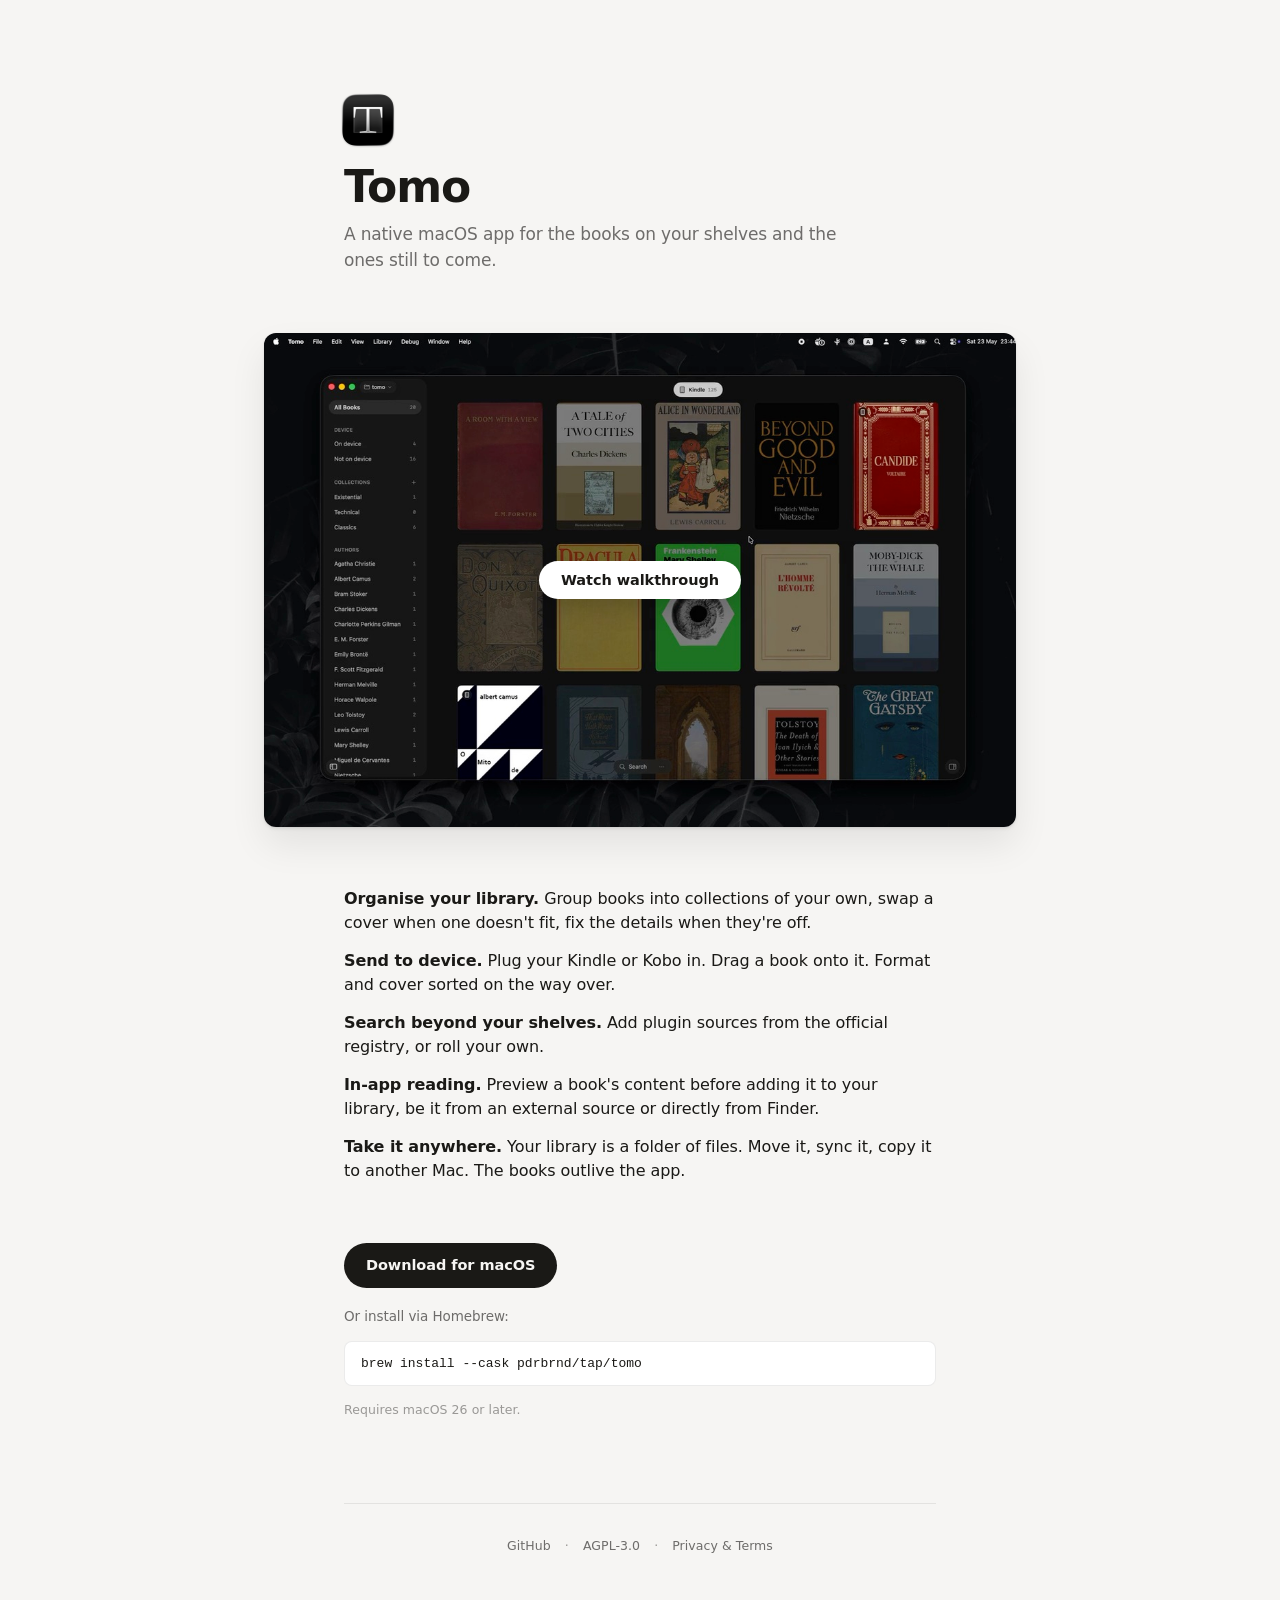
==== docs/index.html @ eb40f2f9 "appcast: v1.14.0" ====
<!doctype html>
<html lang="en">
  <head>
    <meta charset="UTF-8" />
    <meta
      name="viewport"
      content="width=device-width, initial-scale=1, viewport-fit=cover"
    />
    <title>Tomo — A native macOS e-book library</title>
    <meta
      name="description"
      content="A native macOS e-book library manager with Kindle and Kobo support."
    />
    <meta
      name="theme-color"
      content="#f6f5f3"
      media="(prefers-color-scheme: light)"
    />
    <meta
      name="theme-color"
      content="#020202"
      media="(prefers-color-scheme: dark)"
    />

    <meta property="og:title" content="Tomo" />
    <meta
      property="og:description"
      content="A native macOS e-book library manager."
    />
    <meta property="og:image" content="https://tomolibrary.com/img/og.jpg" />
    <meta property="og:url" content="https://tomolibrary.com" />
    <meta property="og:type" content="website" />
    <meta name="twitter:card" content="summary_large_image" />

    <link rel="icon" type="image/png" sizes="32x32" href="img/icon-32.png" />
    <link rel="icon" type="image/png" sizes="512x512" href="img/icon-512.png" />
    <link rel="apple-touch-icon" sizes="180x180" href="img/icon-180.png" />
    <link rel="stylesheet" href="style.css" />
  </head>
  <body>
    <main>
      <header>
        <img
          class="header-logo"
          src="img/icon-512.png"
          alt=""
          aria-hidden="true"
          width="64"
          height="64"
        />
        <h1>Tomo</h1>
        <p class="tagline">
          A native macOS app for the books on your shelves and the ones still to
          come.
        </p>
      </header>

      <figure class="hero">
        <video
          class="hero-video"
          src="walkthrough.mp4"
          poster="img/hero-poster.jpg"
          playsinline
          preload="none"
          aria-label="Tomo walkthrough video"
        ></video>
        <button class="hero-play" type="button">Watch walkthrough</button>
      </figure>

      <section class="features">
        <ul>
          <li>
            <b>Organise your library.</b> Group books into collections of your
            own, swap a cover when one doesn't fit, fix the details when they're
            off.
          </li>
          <li>
            <b>Send to device.</b> Plug your Kindle or Kobo in. Drag a book onto
            it. Format and cover sorted on the way over.
          </li>
          <li>
            <b>Search beyond your shelves.</b> Add plugin sources from the
            official registry, or roll your own.
          </li>
          <li>
            <b>In-app reading.</b> Preview a book's content before adding it to
            your library, be it from an external source or directly from Finder.
          </li>
          <li>
            <b>Take it anywhere.</b> Your library is a folder of files. Move it,
            sync it, copy it to another Mac. The books outlive the app.
          </li>
        </ul>
      </section>

      <section class="download">
        <a
          class="download-btn"
          href="https://github.com/pdrbrnd/tomo/releases/download/v1.14.0/Tomo-v1.14.0.dmg"
          data-version="v1.14.0"
          >Download for macOS</a
        >
        <a
          class="download-fallback"
          href="https://github.com/pdrbrnd/tomo/releases/latest"
          >Get it from GitHub →</a
        >
        <p class="brew">Or install via Homebrew:</p>
        <pre><code>brew install --cask pdrbrnd/tap/tomo</code></pre>
        <p class="requirements">Requires macOS 26 or later.</p>
      </section>

      <footer>
        <a href="https://github.com/pdrbrnd/tomo">GitHub</a>
        <span class="dot">·</span>
        <a href="https://github.com/pdrbrnd/tomo/blob/main/LICENSE">AGPL-3.0</a>
        <span class="dot">·</span>
        <a href="legal.html">Privacy &amp; Terms</a>
      </footer>
    </main>
    <script>
      const video = document.querySelector(".hero-video");
      const playBtn = document.querySelector(".hero-play");
      if (video && playBtn) {
        playBtn.addEventListener("click", () => {
          video.setAttribute("controls", "");
          video.play();
          playBtn.remove();
        });
      }
    </script>
  </body>
</html>
---- docs/style.css ----
:root {
  color-scheme: light dark;
  --canvas: #f6f5f3;
  --surface: #ffffff;
  --ink: #1a1916;
  --ink-secondary: rgba(26, 25, 22, 0.62);
  --ink-tertiary: rgba(26, 25, 22, 0.42);
  --hairline: rgba(0, 0, 0, 0.08);
}

@media (prefers-color-scheme: dark) {
  :root {
    --canvas: #020202;
    --surface: #0a0a0a;
    --ink: #f2f0ec;
    --ink-secondary: rgba(242, 240, 236, 0.62);
    --ink-tertiary: rgba(242, 240, 236, 0.4);
    --hairline: rgba(255, 255, 255, 0.08);
  }
}

* {
  box-sizing: border-box;
  margin: 0;
  padding: 0;
}

html {
  font-family:
    -apple-system, BlinkMacSystemFont, system-ui, "Segoe UI", sans-serif;
  font-size: 15px;
  line-height: 1.55;
  color: var(--ink);
  background: var(--canvas);
  -webkit-font-smoothing: antialiased;
  -moz-osx-font-smoothing: grayscale;
  text-rendering: optimizeLegibility;
  font-feature-settings: "ss01", "cv11";
}

body {
  min-height: 100vh;
  display: flex;
  flex-direction: column;
}

main {
  width: 100%;
  max-width: 640px;
  margin: 0 auto;
  padding: 96px 24px 48px;
  display: flex;
  flex-direction: column;
  gap: 60px;
}

.header-logo {
  display: block;
  width: 64px;
  height: 64px;
  margin: -8px 0 12px -8px;
}

header h1 {
  font-size: 44px;
  font-weight: 600;
  line-height: 1.05;
  letter-spacing: -0.024em;
  margin-bottom: 12px;
}

header .tagline {
  font-size: 17px;
  line-height: 1.5;
  color: var(--ink-secondary);
  letter-spacing: -0.01em;
  max-width: 30em;
}

.hero {
  position: relative;
  margin: 0 -80px;
}

.hero-video {
  display: block;
  width: 100%;
  height: auto;
  border-radius: 12px;
  box-shadow:
    0 1px 2px rgba(0, 0, 0, 0.06),
    0 2px 4px rgba(0, 0, 0, 0.06),
    0 18px 36px rgba(0, 0, 0, 0.08);
}

@media (prefers-color-scheme: dark) {
  .hero-video {
    box-shadow: 0 18px 36px rgba(0, 0, 0, 0.45);
    border: 0.5px solid rgba(255, 255, 255, 0.1);
  }
}

.hero-play {
  position: absolute;
  top: 50%;
  left: 50%;
  transform: translate(-50%, -50%);
  display: inline-flex;
  align-items: center;
  gap: 8px;
  font-family: inherit;
  font-size: 14.5px;
  font-weight: 600;
  letter-spacing: -0.005em;
  color: #1a1916;
  background: #ffffff;
  padding: 11px 22px;
  border: none;
  border-radius: 999px;
  cursor: pointer;
  box-shadow: 0 8px 24px rgba(0, 0, 0, 0.18);
  transition:
    transform 0.15s ease,
    box-shadow 0.15s ease;
}

.hero-play:hover {
  transform: translate(-50%, calc(-50% - 1px));
  box-shadow: 0 10px 28px rgba(0, 0, 0, 0.22);
}

.hero-play:active {
  transform: translate(-50%, -50%);
}

.hero-play:focus-visible {
  outline: 2px solid #ffffff;
  outline-offset: 4px;
}

@media (prefers-reduced-motion: reduce) {
  .hero-play {
    transition: none;
  }
  .hero-play:hover {
    transform: translate(-50%, -50%);
  }
}

.features ul {
  list-style: none;
  display: flex;
  flex-direction: column;
  gap: 14px;
}

.features li {
  font-size: 16px;
  line-height: 1.5;
  letter-spacing: -0.005em;
}

.features li b {
  font-weight: 600;
  color: var(--ink);
}

.download {
  display: flex;
  flex-direction: column;
  align-items: flex-start;
  gap: 14px;
}

.download-btn {
  display: inline-block;
  font-size: 14.5px;
  font-weight: 600;
  letter-spacing: -0.005em;
  color: var(--canvas);
  background: var(--ink);
  padding: 11px 22px;
  border-radius: 999px;
  text-decoration: none;
  font-variant-numeric: tabular-nums;
  transition:
    transform 0.12s ease,
    opacity 0.12s ease;
}

.download-btn:hover {
  opacity: 0.92;
  transform: translateY(-1px);
}

.download-btn:active {
  transform: translateY(0);
}

.download-btn[data-version=""] {
  display: none;
}

.download-fallback {
  display: none;
  font-size: 14.5px;
  font-weight: 500;
  color: var(--ink);
  text-decoration: none;
  border-bottom: 1px solid var(--ink-tertiary);
  padding-bottom: 1px;
}

.download-btn[data-version=""] ~ .download-fallback {
  display: inline-block;
}

.brew {
  font-size: 13.5px;
  color: var(--ink-secondary);
  margin-top: 4px;
  letter-spacing: -0.005em;
}

pre {
  font-family:
    ui-monospace, SFMono-Regular, "SF Mono", Menlo, Consolas, monospace;
  font-size: 13px;
  line-height: 1.5;
  background: var(--surface);
  border: 0.5px solid var(--hairline);
  padding: 12px 16px;
  border-radius: 8px;
  overflow-x: auto;
  align-self: stretch;
}

code {
  font-family: inherit;
}

hr {
  border: none;
  border-top: 0.5px solid var(--hairline);
}

.requirements {
  font-size: 12.5px;
  color: var(--ink-tertiary);
  letter-spacing: 0.005em;
}

.legal {
  gap: 32px;
}

.legal .back {
  display: inline-block;
  font-size: 13.5px;
  font-weight: 500;
  color: var(--ink-secondary);
  text-decoration: none;
  margin-bottom: 20px;
  transition: color 0.12s ease;
}

.legal .back:hover {
  color: var(--ink);
}

.legal h2 {
  font-size: 22px;
  font-weight: 600;
  letter-spacing: -0.014em;
  margin-bottom: 16px;
}

.legal section {
  display: flex;
  flex-direction: column;
  gap: 14px;
}

.legal p {
  font-size: 15px;
  line-height: 1.6;
  letter-spacing: -0.005em;
  color: var(--ink-secondary);
}

.legal p b {
  font-weight: 600;
  color: var(--ink);
}

.legal a {
  color: var(--ink);
  text-decoration: underline;
  text-underline-offset: 2px;
  text-decoration-color: var(--ink-tertiary);
}

.legal a:hover {
  text-decoration-color: var(--ink);
}

.legal code {
  font-family:
    ui-monospace, SFMono-Regular, "SF Mono", Menlo, Consolas, monospace;
  font-size: 0.88em;
  background: var(--surface);
  border: 0.5px solid var(--hairline);
  border-radius: 5px;
  padding: 1px 5px;
}

footer {
  font-size: 12.5px;
  color: var(--ink-tertiary);
  text-align: center;
  margin-top: 24px;
  padding: 32px 0;
  border-top: 0.5px solid var(--hairline);
  letter-spacing: 0.005em;
}

footer a {
  color: var(--ink-secondary);
  text-decoration: none;
  transition: color 0.12s ease;
}

footer a:hover {
  color: var(--ink);
}

footer .dot {
  margin: 0 10px;
  color: var(--ink-tertiary);
}

@media (max-width: 860px) {
  main {
    padding: 64px 20px 32px;
    gap: 64px;
  }

  .header-logo {
    width: 56px;
    height: 56px;
    margin: -8px 0 8px -8px;
  }

  header h1 {
    font-size: 36px;
  }

  header .tagline {
    font-size: 16px;
  }

  .hero {
    margin: 0;
  }

  .features li {
    font-size: 15px;
  }
}

@media (prefers-reduced-motion: reduce) {
  .download-btn {
    transition: none;
  }

  .download-btn:hover {
    transform: none;
  }
}
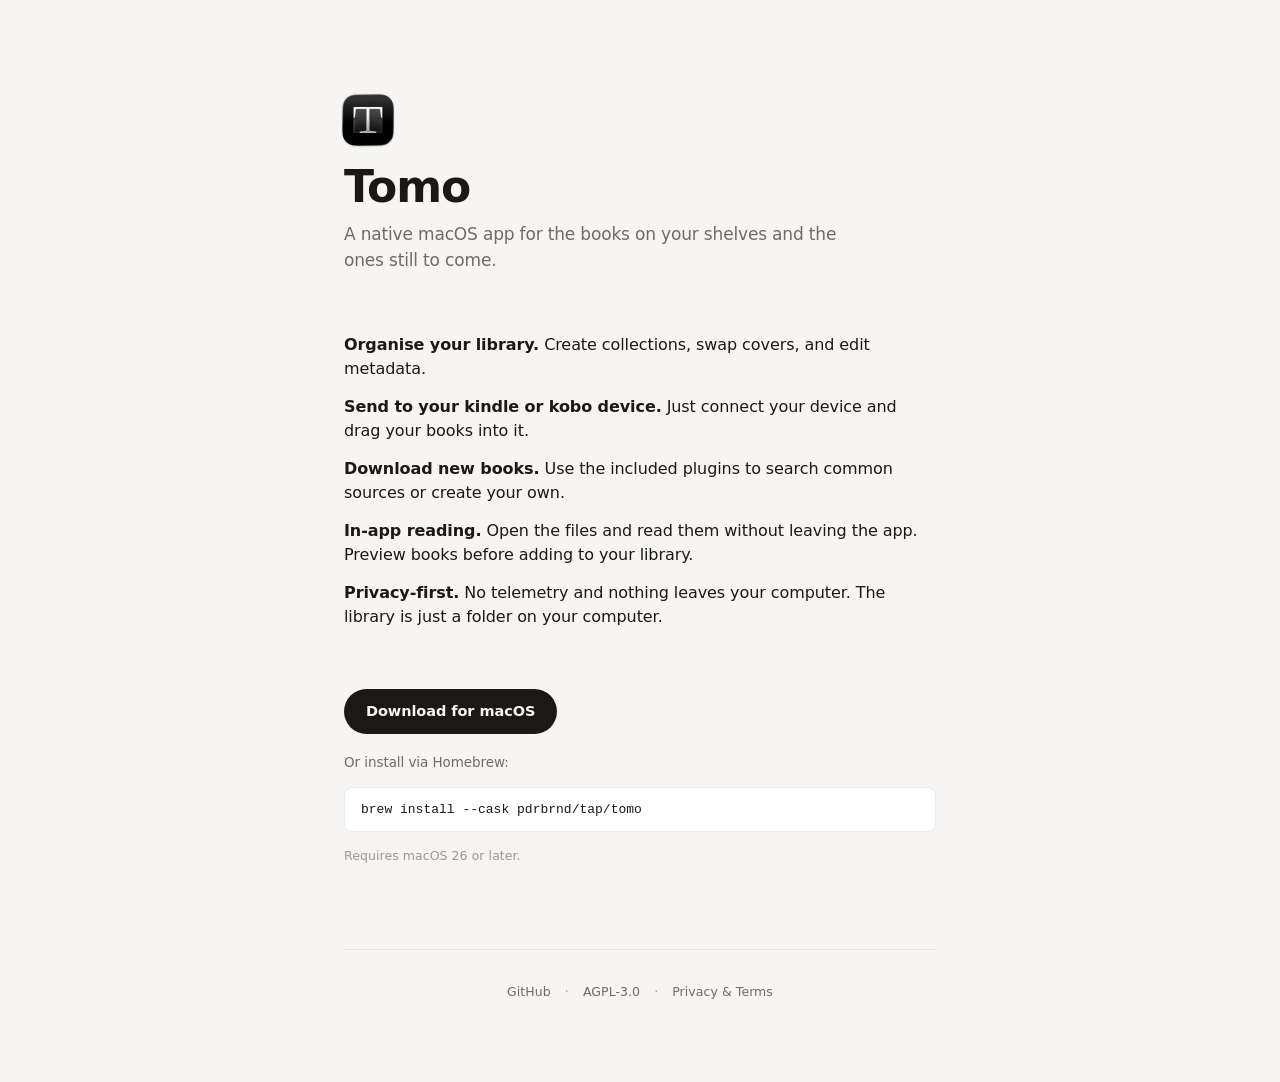
==== commit 1513f605: "update website" ====
--- a/docs/index.html
+++ b/docs/index.html
@@ -55,7 +55,7 @@
         </p>
       </header>
 
-      <figure class="hero">
+      <!--<figure class="hero">
         <video
           class="hero-video"
           src="walkthrough.mp4"
@@ -65,30 +65,24 @@
           aria-label="Tomo walkthrough video"
         ></video>
         <button class="hero-play" type="button">Watch walkthrough</button>
-      </figure>
+      </figure>-->
 
       <section class="features">
         <ul>
           <li>
-            <b>Organise your library.</b> Group books into collections of your
-            own, swap a cover when one doesn't fit, fix the details when they're
-            off.
+            <b>Organise your library.</b> Create collections, swap covers, and edit metadata.
           </li>
           <li>
-            <b>Send to device.</b> Plug your Kindle or Kobo in. Drag a book onto
-            it. Format and cover sorted on the way over.
+            <b>Send to your kindle or kobo device.</b> Just connect your device and drag your books into it.
           </li>
           <li>
-            <b>Search beyond your shelves.</b> Add plugin sources from the
-            official registry, or roll your own.
+            <b>Download new books.</b> Use the included plugins to search common sources or create your own.
           </li>
           <li>
-            <b>In-app reading.</b> Preview a book's content before adding it to
-            your library, be it from an external source or directly from Finder.
+            <b>In-app reading.</b> Open the files and read them without leaving the app. Preview books before adding to your library.
           </li>
           <li>
-            <b>Take it anywhere.</b> Your library is a folder of files. Move it,
-            sync it, copy it to another Mac. The books outlive the app.
+            <b>Privacy-first.</b> No telemetry and nothing leaves your computer. The library is just a folder on your computer.
           </li>
         </ul>
       </section>
@@ -96,8 +90,8 @@
       <section class="download">
         <a
           class="download-btn"
-          href="https://github.com/pdrbrnd/tomo/releases/download/v1.14.0/Tomo-v1.14.0.dmg"
-          data-version="v1.14.0"
+          href="https://github.com/pdrbrnd/tomo/releases/download/v1.15.1/Tomo-v1.15.1.dmg"
+          data-version="v1.15.1"
           >Download for macOS</a
         >
         <a
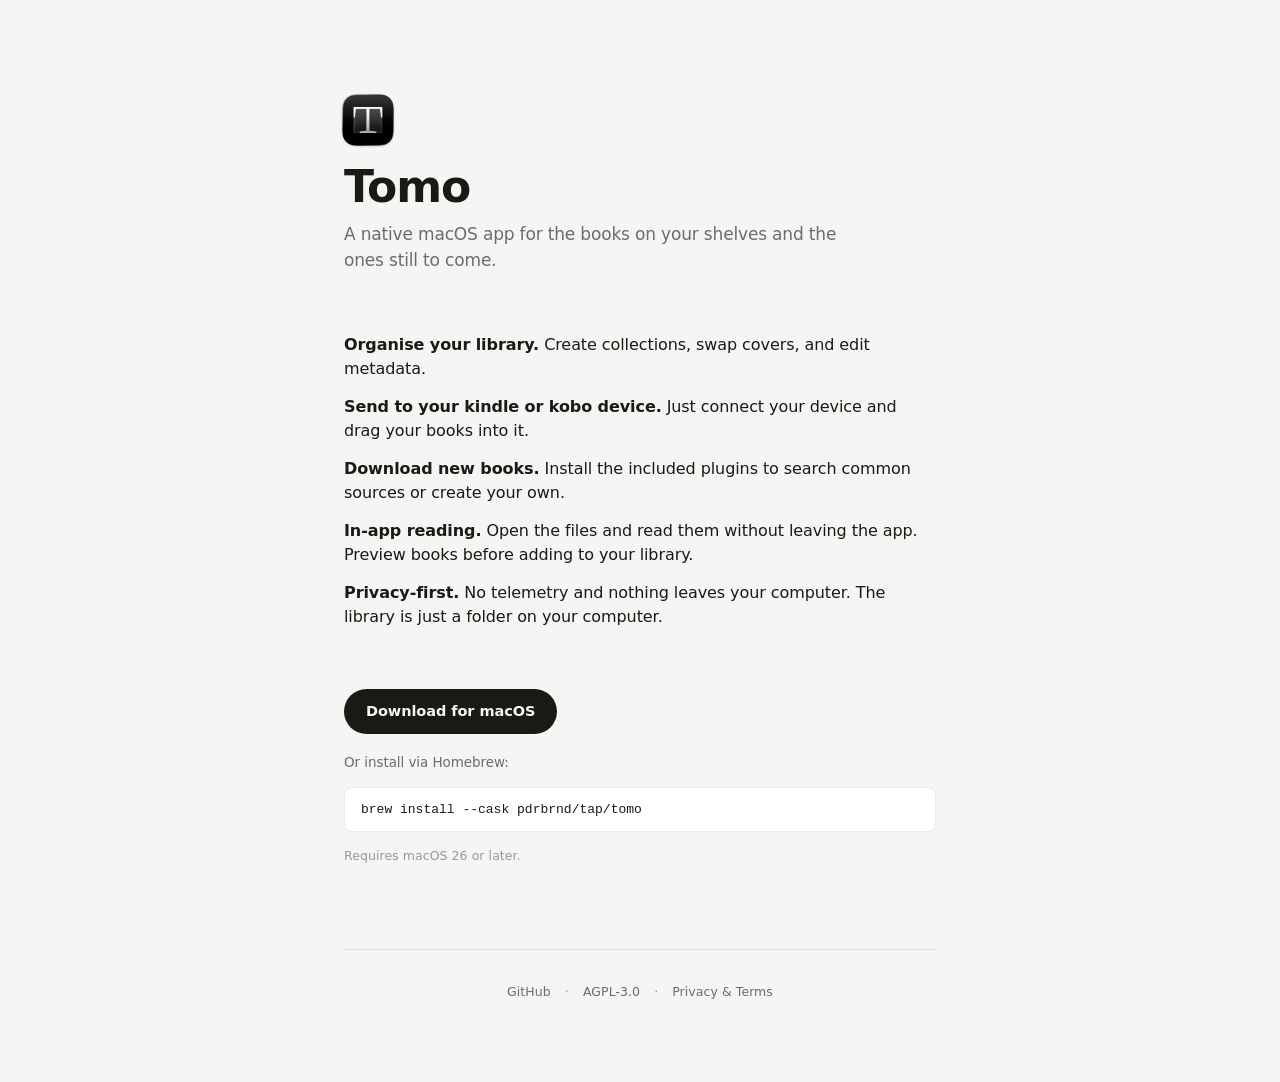
==== commit 7e23f027: "appcast: v1.17.0" ====
--- a/docs/index.html
+++ b/docs/index.html
@@ -76,7 +76,7 @@
             <b>Send to your kindle or kobo device.</b> Just connect your device and drag your books into it.
           </li>
           <li>
-            <b>Download new books.</b> Use the included plugins to search common sources or create your own.
+            <b>Download new books.</b> Install the included plugins to search common sources or create your own.
           </li>
           <li>
             <b>In-app reading.</b> Open the files and read them without leaving the app. Preview books before adding to your library.
@@ -90,8 +90,8 @@
       <section class="download">
         <a
           class="download-btn"
-          href="https://github.com/pdrbrnd/tomo/releases/download/v1.15.1/Tomo-v1.15.1.dmg"
-          data-version="v1.15.1"
+          href="https://github.com/pdrbrnd/tomo/releases/download/v1.17.0/Tomo-v1.17.0.dmg"
+          data-version="v1.17.0"
           >Download for macOS</a
         >
         <a
